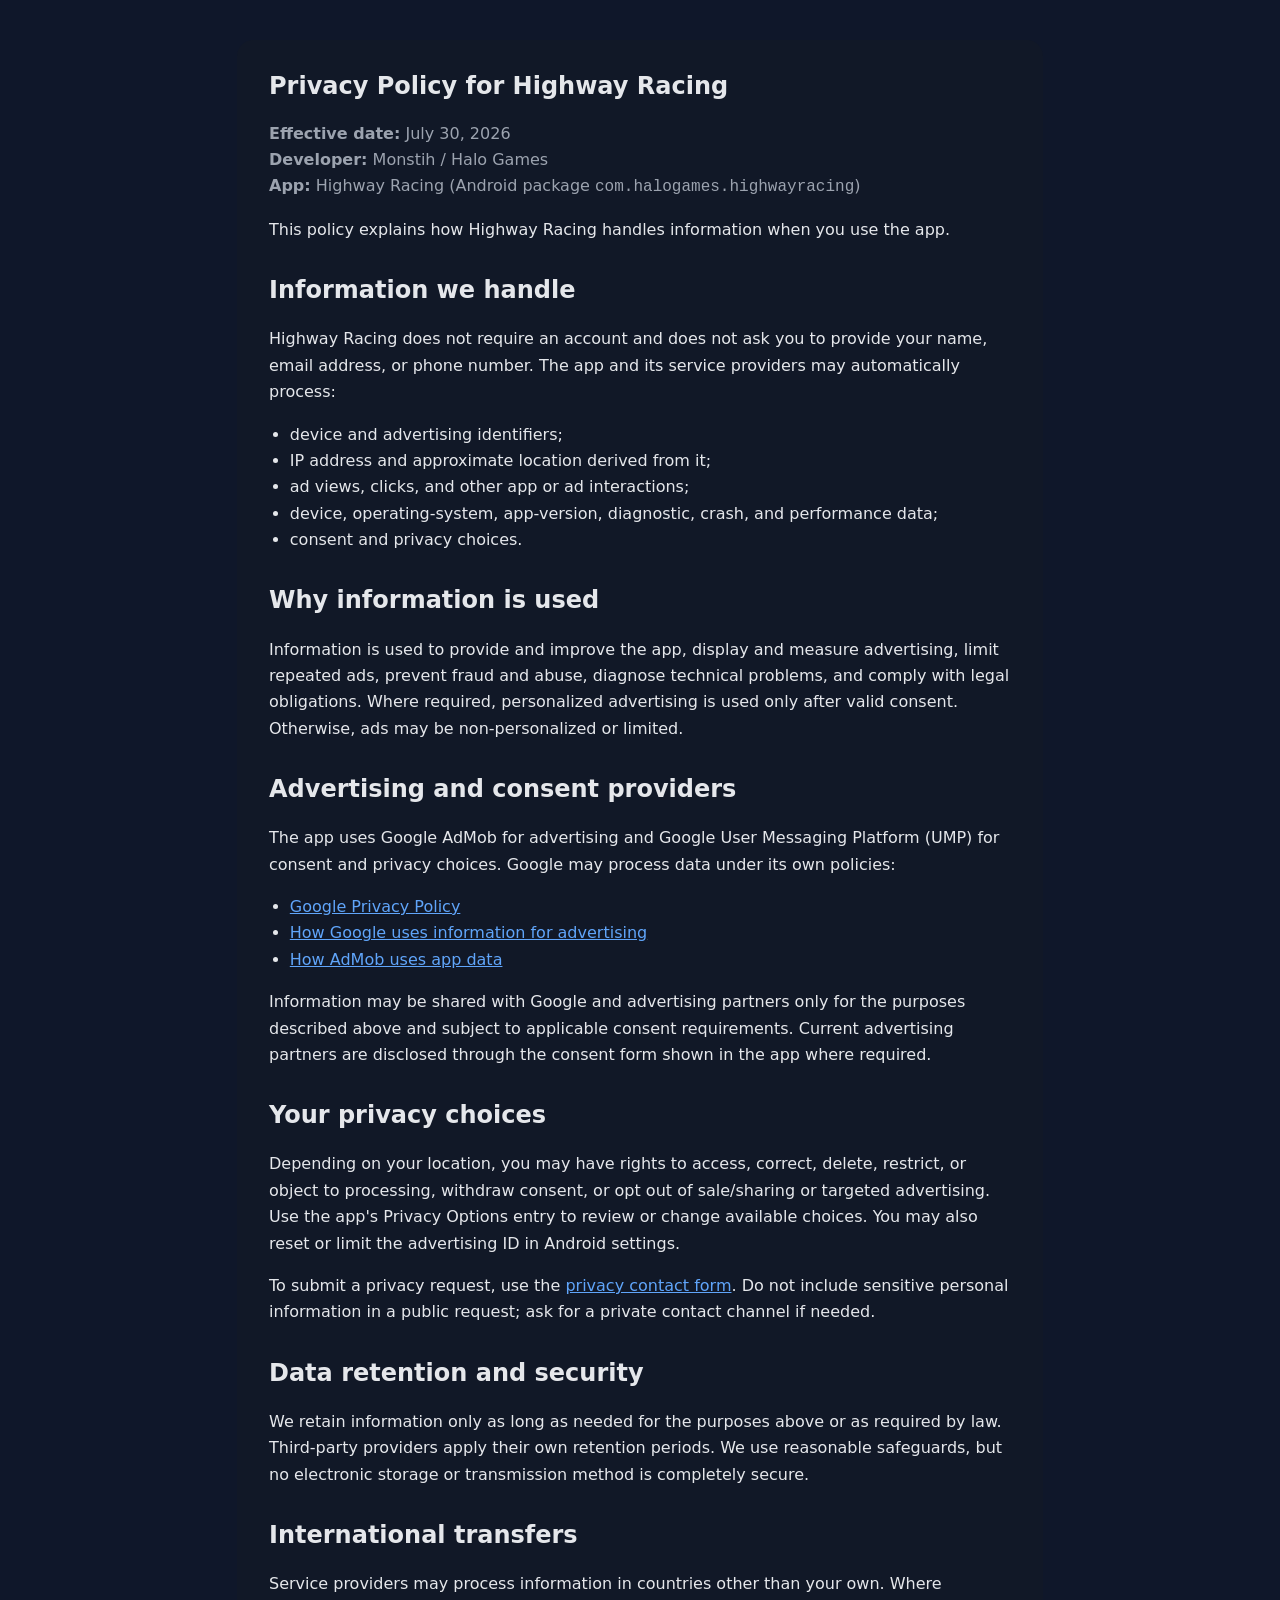
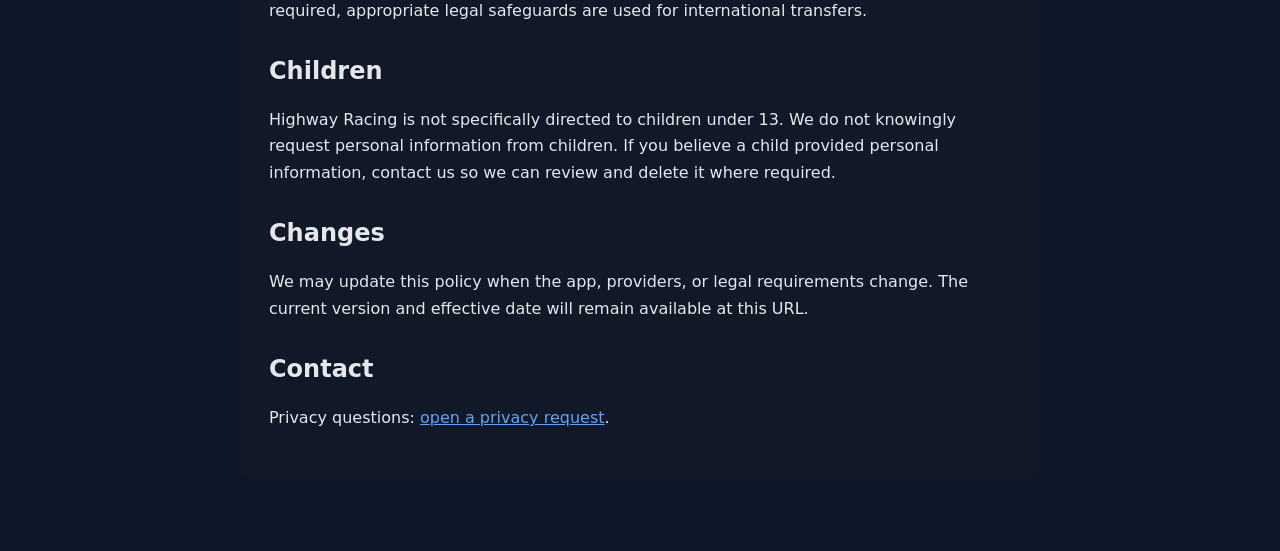
==== index.html @ 72514081 "Add Highway Racing privacy policy" ====
<!doctype html>
<html lang="en">
<head>
  <meta charset="utf-8">
  <meta name="viewport" content="width=device-width,initial-scale=1">
  <meta name="description" content="Privacy Policy for Highway Racing">
  <title>Highway Racing — Privacy Policy</title>
  <style>
    :root{color-scheme:light dark;--bg:#0f172a;--card:#111827;--text:#e5e7eb;--muted:#9ca3af;--link:#60a5fa}
    *{box-sizing:border-box}body{margin:0;font:16px/1.65 system-ui,-apple-system,Segoe UI,Roboto,sans-serif;background:var(--bg);color:var(--text)}
    main{max-width:850px;margin:auto;padding:40px 22px 72px}article{background:var(--card);padding:32px;border-radius:16px}
    h1{line-height:1.2;margin-top:0}h2{margin-top:2rem;line-height:1.3}a{color:var(--link)}.meta{color:var(--muted)}ul{padding-left:1.3rem}
    @media(max-width:600px){main{padding:0}article{border-radius:0;padding:24px 18px}}
  </style>
</head>
<body>
<main><article>
  <h1>Privacy Policy for Highway Racing</h1>
  <p class="meta"><strong>Effective date:</strong> July 30, 2026<br><strong>Developer:</strong> Monstih / Halo Games<br><strong>App:</strong> Highway Racing (Android package <code>com.halogames.highwayracing</code>)</p>

  <p>This policy explains how Highway Racing handles information when you use the app.</p>

  <h2>Information we handle</h2>
  <p>Highway Racing does not require an account and does not ask you to provide your name, email address, or phone number. The app and its service providers may automatically process:</p>
  <ul>
    <li>device and advertising identifiers;</li>
    <li>IP address and approximate location derived from it;</li>
    <li>ad views, clicks, and other app or ad interactions;</li>
    <li>device, operating-system, app-version, diagnostic, crash, and performance data;</li>
    <li>consent and privacy choices.</li>
  </ul>

  <h2>Why information is used</h2>
  <p>Information is used to provide and improve the app, display and measure advertising, limit repeated ads, prevent fraud and abuse, diagnose technical problems, and comply with legal obligations. Where required, personalized advertising is used only after valid consent. Otherwise, ads may be non-personalized or limited.</p>

  <h2>Advertising and consent providers</h2>
  <p>The app uses Google AdMob for advertising and Google User Messaging Platform (UMP) for consent and privacy choices. Google may process data under its own policies:</p>
  <ul>
    <li><a href="https://policies.google.com/privacy">Google Privacy Policy</a></li>
    <li><a href="https://policies.google.com/technologies/ads">How Google uses information for advertising</a></li>
    <li><a href="https://support.google.com/admob/answer/6128543">How AdMob uses app data</a></li>
  </ul>
  <p>Information may be shared with Google and advertising partners only for the purposes described above and subject to applicable consent requirements. Current advertising partners are disclosed through the consent form shown in the app where required.</p>

  <h2>Your privacy choices</h2>
  <p>Depending on your location, you may have rights to access, correct, delete, restrict, or object to processing, withdraw consent, or opt out of sale/sharing or targeted advertising. Use the app's Privacy Options entry to review or change available choices. You may also reset or limit the advertising ID in Android settings.</p>
  <p>To submit a privacy request, use the <a href="https://github.com/Monstih/highway-racing-privacy/issues/new">privacy contact form</a>. Do not include sensitive personal information in a public request; ask for a private contact channel if needed.</p>

  <h2>Data retention and security</h2>
  <p>We retain information only as long as needed for the purposes above or as required by law. Third-party providers apply their own retention periods. We use reasonable safeguards, but no electronic storage or transmission method is completely secure.</p>

  <h2>International transfers</h2>
  <p>Service providers may process information in countries other than your own. Where required, appropriate legal safeguards are used for international transfers.</p>

  <h2>Children</h2>
  <p>Highway Racing is not specifically directed to children under 13. We do not knowingly request personal information from children. If you believe a child provided personal information, contact us so we can review and delete it where required.</p>

  <h2>Changes</h2>
  <p>We may update this policy when the app, providers, or legal requirements change. The current version and effective date will remain available at this URL.</p>

  <h2>Contact</h2>
  <p>Privacy questions: <a href="https://github.com/Monstih/highway-racing-privacy/issues/new">open a privacy request</a>.</p>
</article></main>
</body>
</html>
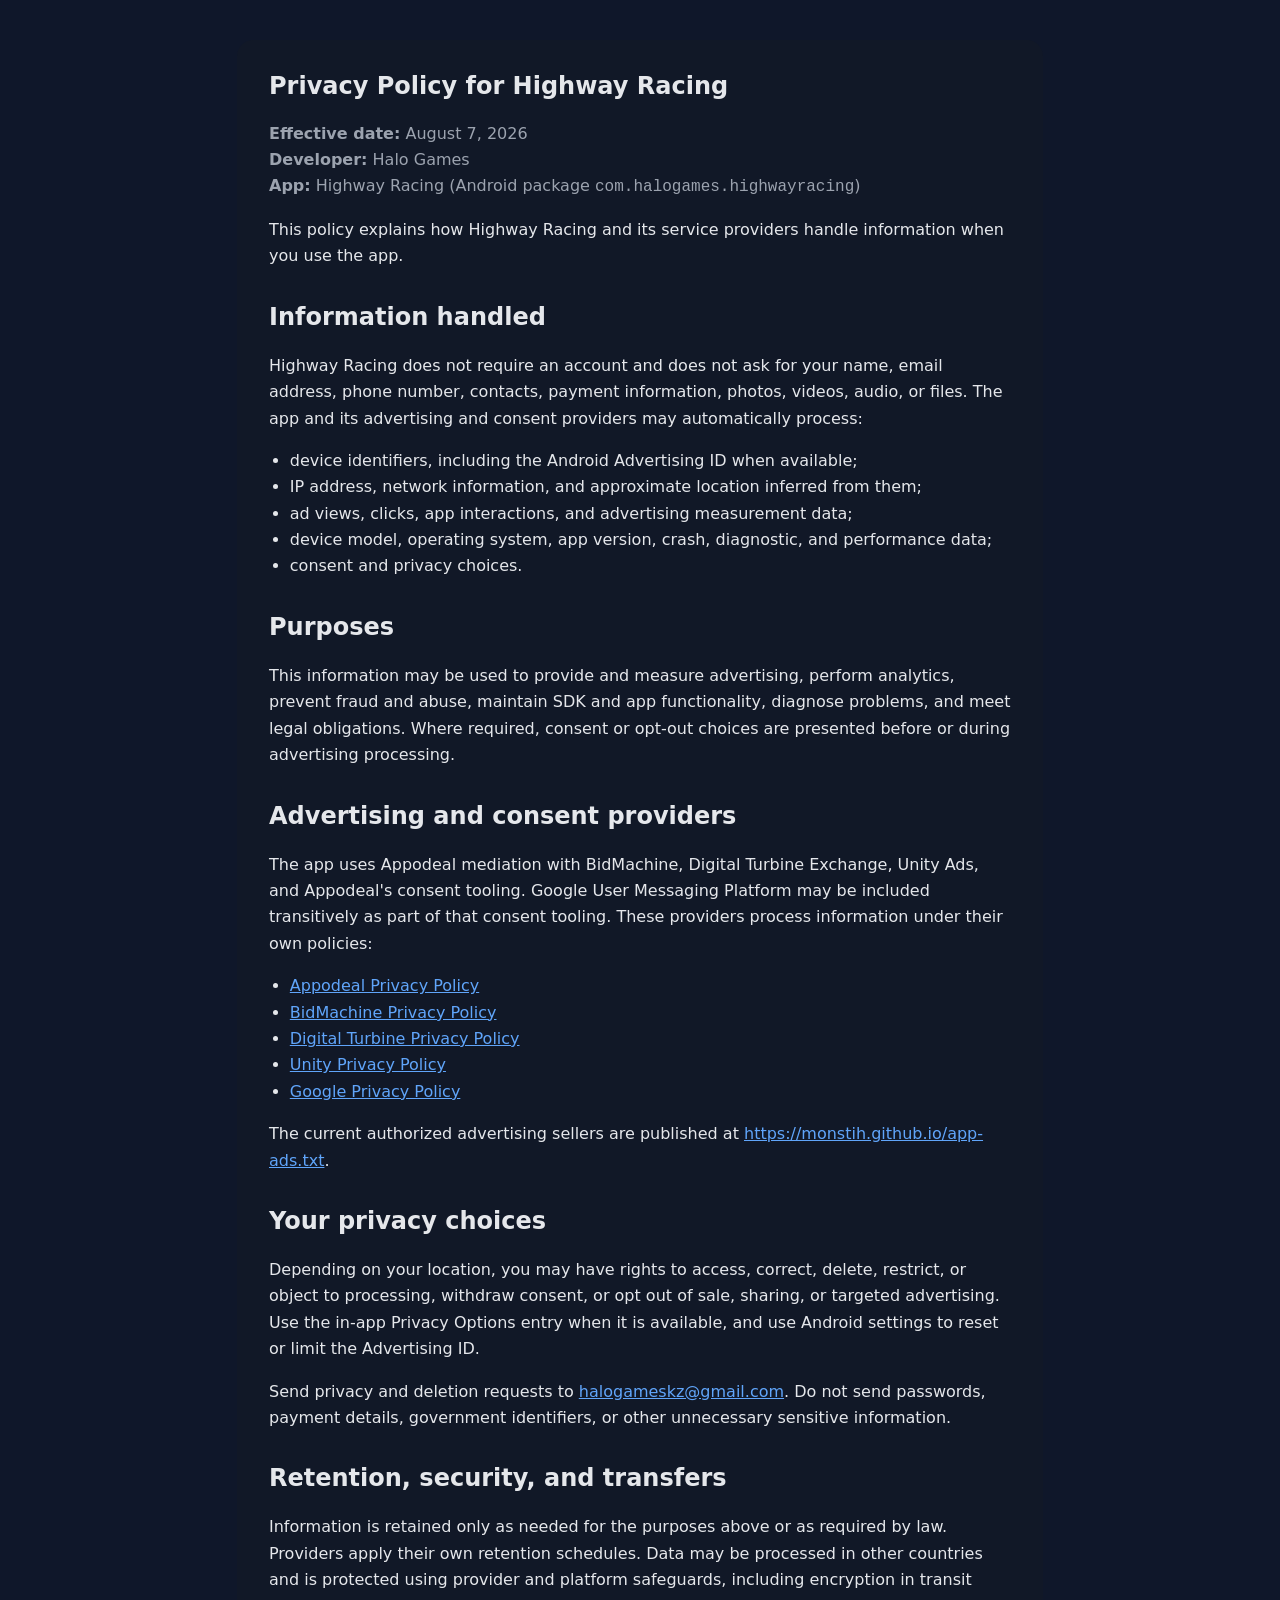
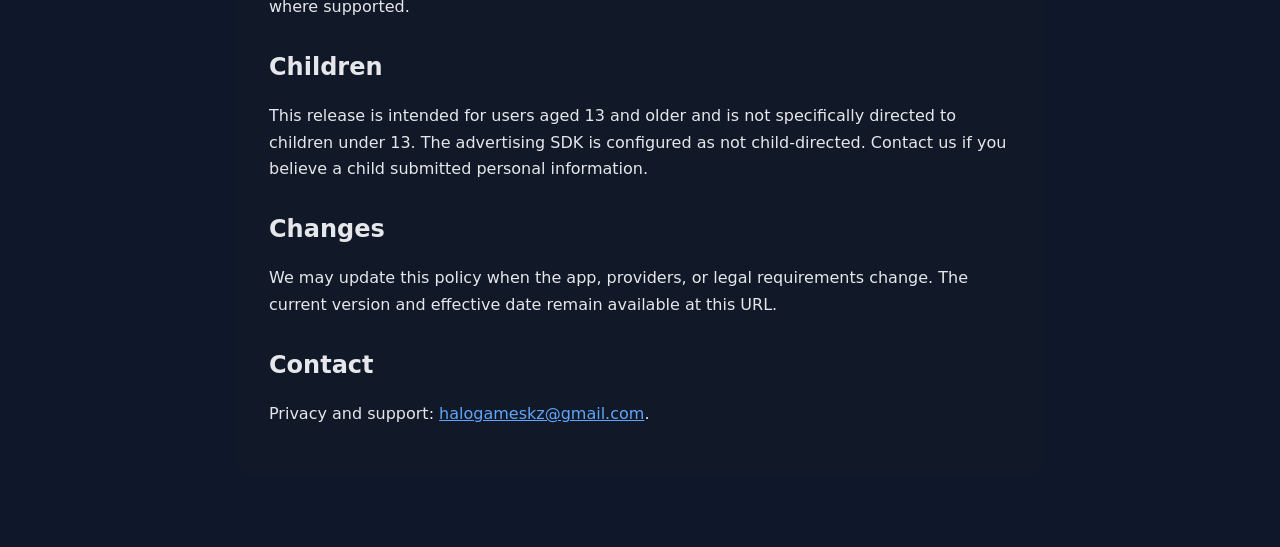
==== commit a75e550b: "docs: update Highway Racing privacy policy" ====
--- a/index.html
+++ b/index.html
@@ -16,50 +16,48 @@
 <body>
 <main><article>
   <h1>Privacy Policy for Highway Racing</h1>
-  <p class="meta"><strong>Effective date:</strong> July 30, 2026<br><strong>Developer:</strong> Monstih / Halo Games<br><strong>App:</strong> Highway Racing (Android package <code>com.halogames.highwayracing</code>)</p>
+  <p class="meta"><strong>Effective date:</strong> August 7, 2026<br><strong>Developer:</strong> Halo Games<br><strong>App:</strong> Highway Racing (Android package <code>com.halogames.highwayracing</code>)</p>
+  <p>This policy explains how Highway Racing and its service providers handle information when you use the app.</p>
 
-  <p>This policy explains how Highway Racing handles information when you use the app.</p>
-
-  <h2>Information we handle</h2>
-  <p>Highway Racing does not require an account and does not ask you to provide your name, email address, or phone number. The app and its service providers may automatically process:</p>
+  <h2>Information handled</h2>
+  <p>Highway Racing does not require an account and does not ask for your name, email address, phone number, contacts, payment information, photos, videos, audio, or files. The app and its advertising and consent providers may automatically process:</p>
   <ul>
-    <li>device and advertising identifiers;</li>
-    <li>IP address and approximate location derived from it;</li>
-    <li>ad views, clicks, and other app or ad interactions;</li>
-    <li>device, operating-system, app-version, diagnostic, crash, and performance data;</li>
+    <li>device identifiers, including the Android Advertising ID when available;</li>
+    <li>IP address, network information, and approximate location inferred from them;</li>
+    <li>ad views, clicks, app interactions, and advertising measurement data;</li>
+    <li>device model, operating system, app version, crash, diagnostic, and performance data;</li>
     <li>consent and privacy choices.</li>
   </ul>
 
-  <h2>Why information is used</h2>
-  <p>Information is used to provide and improve the app, display and measure advertising, limit repeated ads, prevent fraud and abuse, diagnose technical problems, and comply with legal obligations. Where required, personalized advertising is used only after valid consent. Otherwise, ads may be non-personalized or limited.</p>
+  <h2>Purposes</h2>
+  <p>This information may be used to provide and measure advertising, perform analytics, prevent fraud and abuse, maintain SDK and app functionality, diagnose problems, and meet legal obligations. Where required, consent or opt-out choices are presented before or during advertising processing.</p>
 
   <h2>Advertising and consent providers</h2>
-  <p>The app uses Google AdMob for advertising and Google User Messaging Platform (UMP) for consent and privacy choices. Google may process data under its own policies:</p>
+  <p>The app uses Appodeal mediation with BidMachine, Digital Turbine Exchange, Unity Ads, and Appodeal's consent tooling. Google User Messaging Platform may be included transitively as part of that consent tooling. These providers process information under their own policies:</p>
   <ul>
+    <li><a href="https://appodeal.com/privacy-policy/">Appodeal Privacy Policy</a></li>
+    <li><a href="https://www.bidmachine.com/privacy-policy">BidMachine Privacy Policy</a></li>
+    <li><a href="https://www.digitalturbine.com/legal/privacy-policy">Digital Turbine Privacy Policy</a></li>
+    <li><a href="https://unity.com/legal/privacy-policy">Unity Privacy Policy</a></li>
     <li><a href="https://policies.google.com/privacy">Google Privacy Policy</a></li>
-    <li><a href="https://policies.google.com/technologies/ads">How Google uses information for advertising</a></li>
-    <li><a href="https://support.google.com/admob/answer/6128543">How AdMob uses app data</a></li>
   </ul>
-  <p>Information may be shared with Google and advertising partners only for the purposes described above and subject to applicable consent requirements. Current advertising partners are disclosed through the consent form shown in the app where required.</p>
+  <p>The current authorized advertising sellers are published at <a href="https://monstih.github.io/app-ads.txt">https://monstih.github.io/app-ads.txt</a>.</p>
 
   <h2>Your privacy choices</h2>
-  <p>Depending on your location, you may have rights to access, correct, delete, restrict, or object to processing, withdraw consent, or opt out of sale/sharing or targeted advertising. Use the app's Privacy Options entry to review or change available choices. You may also reset or limit the advertising ID in Android settings.</p>
-  <p>To submit a privacy request, use the <a href="https://github.com/Monstih/highway-racing-privacy/issues/new">privacy contact form</a>. Do not include sensitive personal information in a public request; ask for a private contact channel if needed.</p>
+  <p>Depending on your location, you may have rights to access, correct, delete, restrict, or object to processing, withdraw consent, or opt out of sale, sharing, or targeted advertising. Use the in-app Privacy Options entry when it is available, and use Android settings to reset or limit the Advertising ID.</p>
+  <p>Send privacy and deletion requests to <a href="mailto:halogameskz@gmail.com">halogameskz@gmail.com</a>. Do not send passwords, payment details, government identifiers, or other unnecessary sensitive information.</p>
 
-  <h2>Data retention and security</h2>
-  <p>We retain information only as long as needed for the purposes above or as required by law. Third-party providers apply their own retention periods. We use reasonable safeguards, but no electronic storage or transmission method is completely secure.</p>
-
-  <h2>International transfers</h2>
-  <p>Service providers may process information in countries other than your own. Where required, appropriate legal safeguards are used for international transfers.</p>
+  <h2>Retention, security, and transfers</h2>
+  <p>Information is retained only as needed for the purposes above or as required by law. Providers apply their own retention schedules. Data may be processed in other countries and is protected using provider and platform safeguards, including encryption in transit where supported.</p>
 
   <h2>Children</h2>
-  <p>Highway Racing is not specifically directed to children under 13. We do not knowingly request personal information from children. If you believe a child provided personal information, contact us so we can review and delete it where required.</p>
+  <p>This release is intended for users aged 13 and older and is not specifically directed to children under 13. The advertising SDK is configured as not child-directed. Contact us if you believe a child submitted personal information.</p>
 
   <h2>Changes</h2>
-  <p>We may update this policy when the app, providers, or legal requirements change. The current version and effective date will remain available at this URL.</p>
+  <p>We may update this policy when the app, providers, or legal requirements change. The current version and effective date remain available at this URL.</p>
 
   <h2>Contact</h2>
-  <p>Privacy questions: <a href="https://github.com/Monstih/highway-racing-privacy/issues/new">open a privacy request</a>.</p>
+  <p>Privacy and support: <a href="mailto:halogameskz@gmail.com">halogameskz@gmail.com</a>.</p>
 </article></main>
 </body>
-</html>+</html>
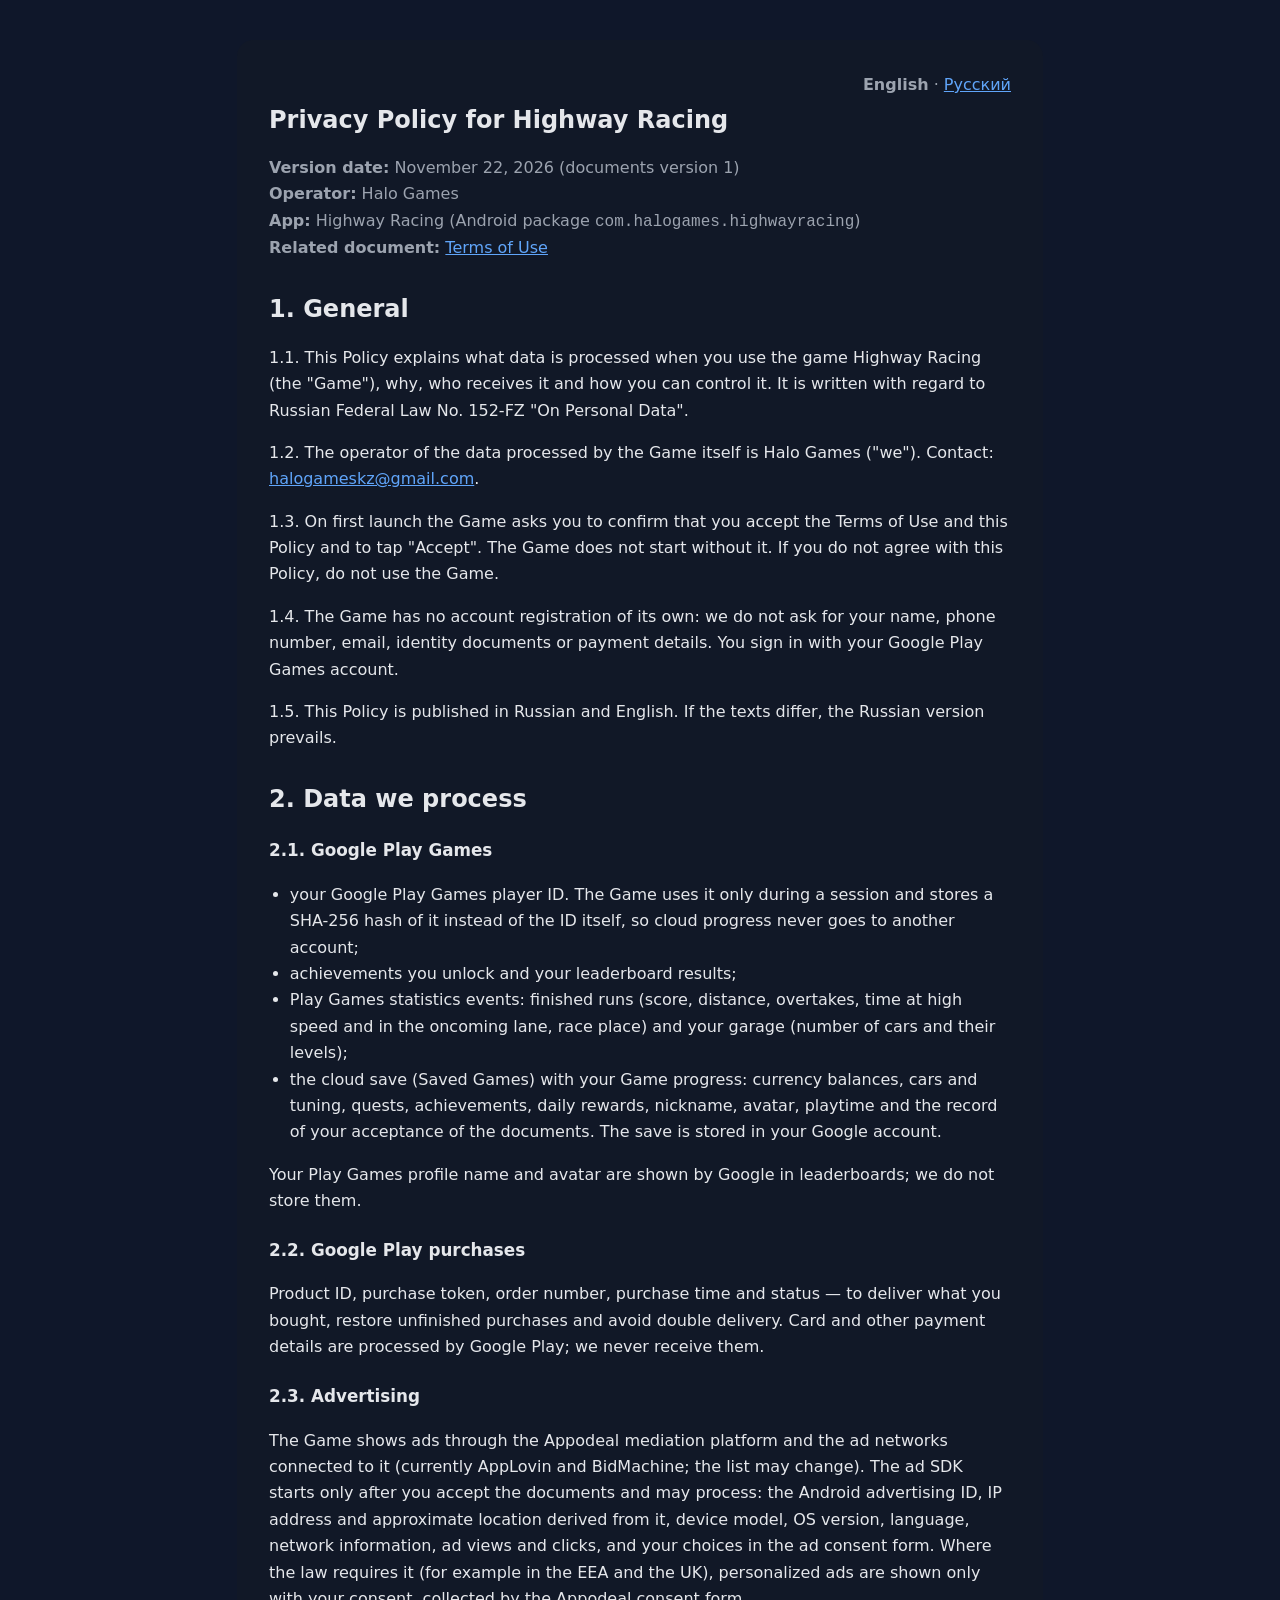
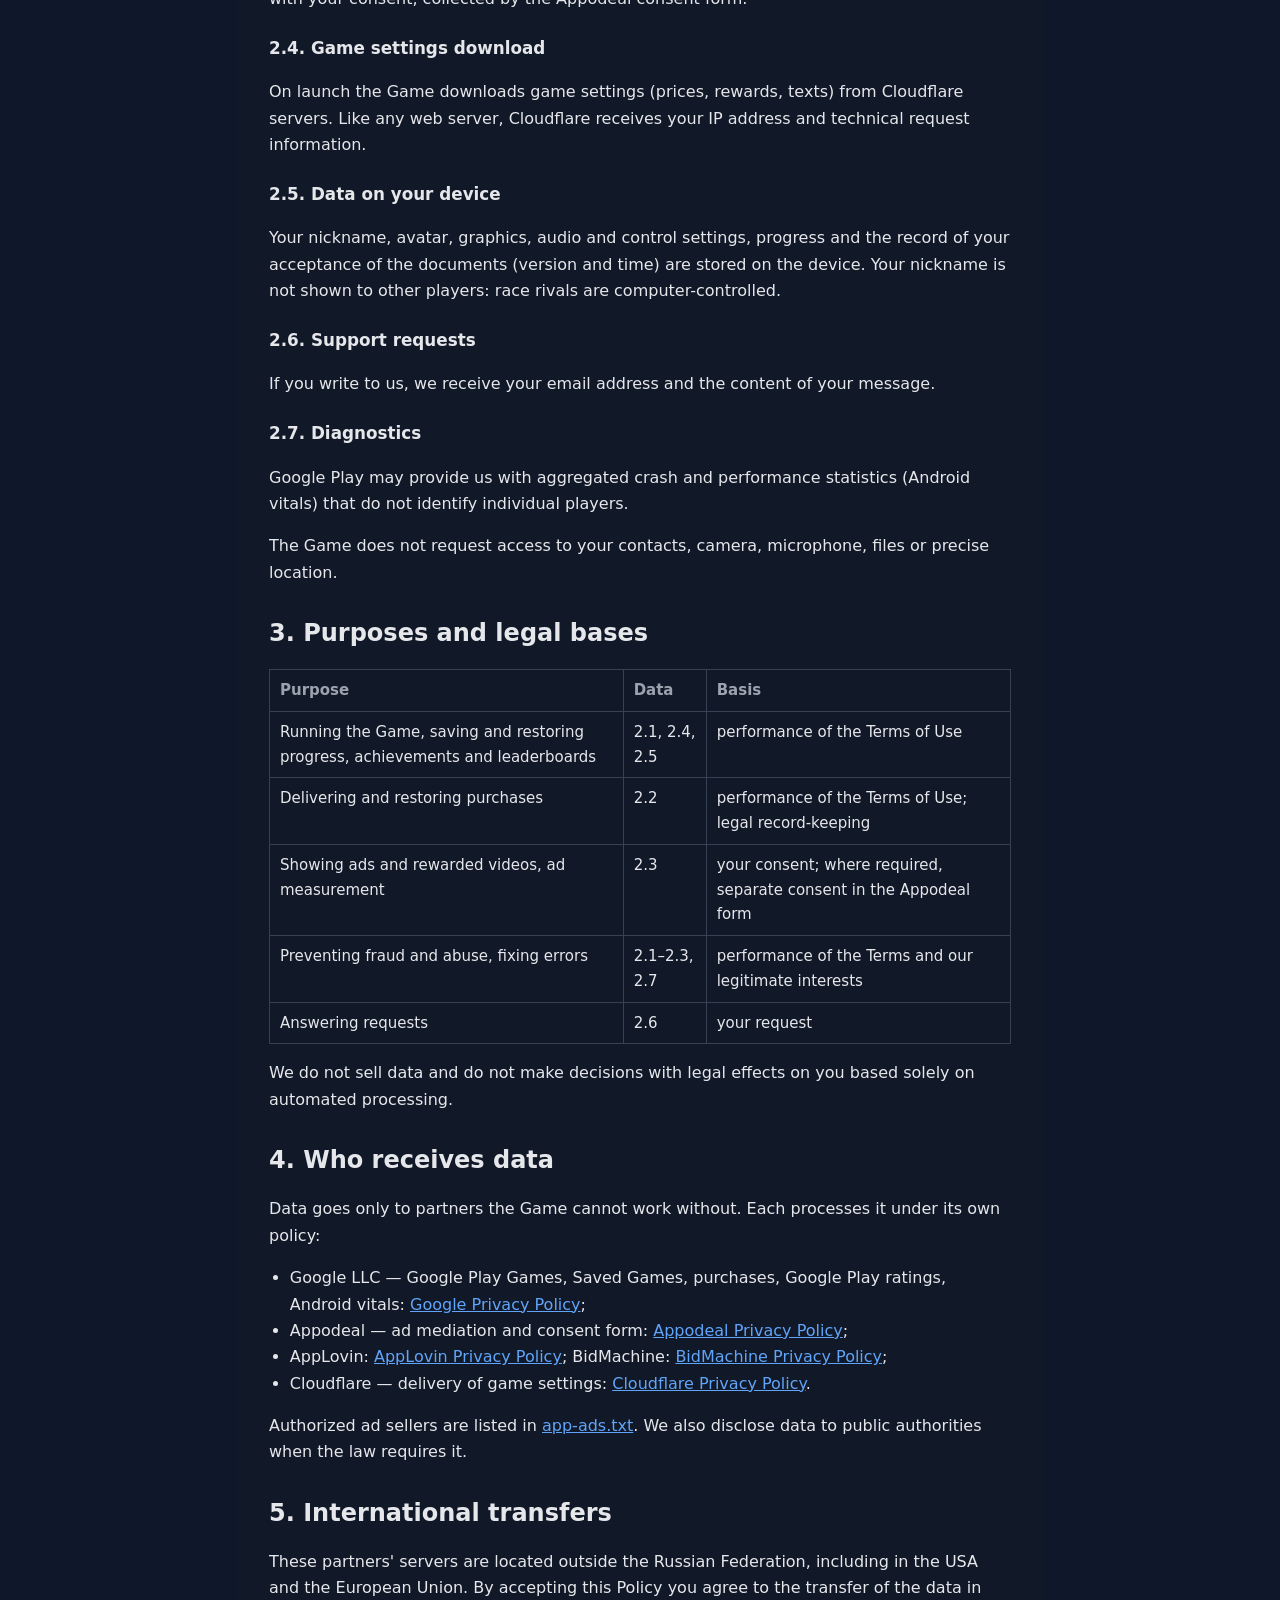
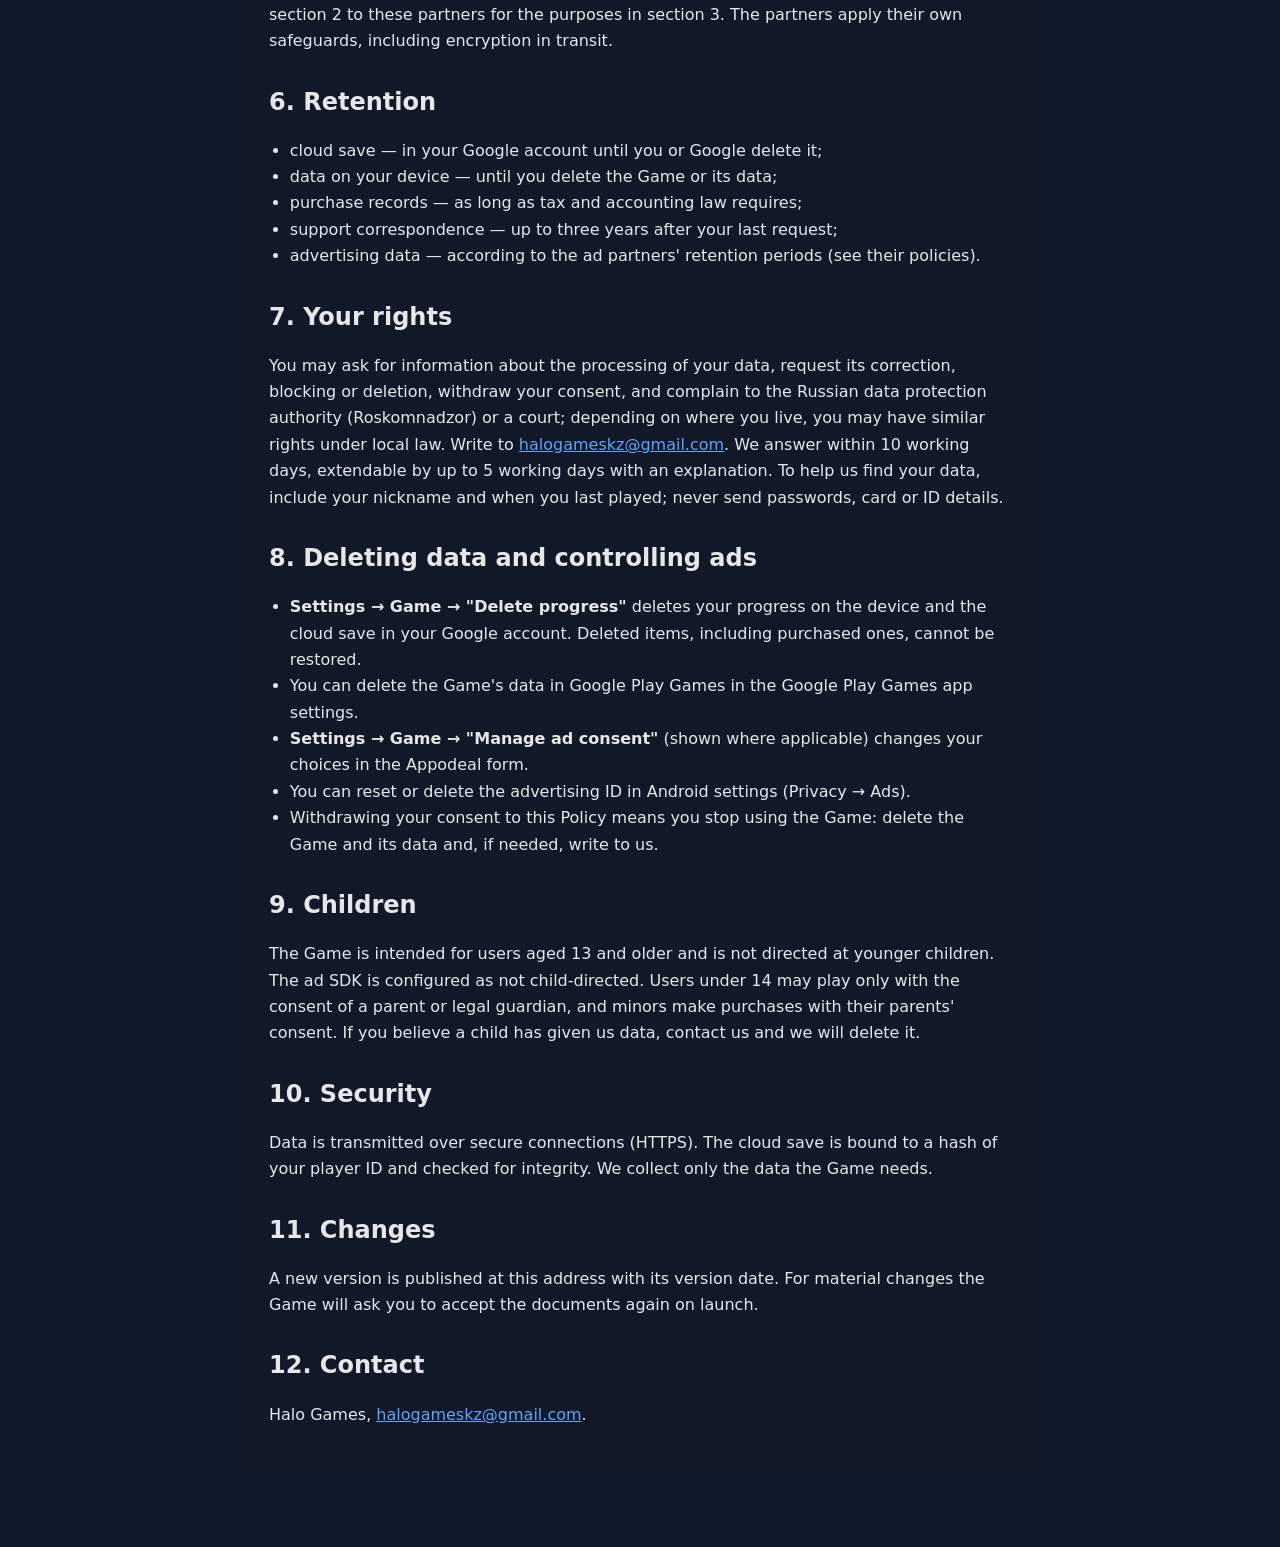
==== commit 432eda78: "Политика конфиденциальности обновлена и переведена на русский, добавлено Пользовательское соглашение" ====
--- a/index.html
+++ b/index.html
@@ -5,59 +5,102 @@
   <meta name="viewport" content="width=device-width,initial-scale=1">
   <meta name="description" content="Privacy Policy for Highway Racing">
   <title>Highway Racing — Privacy Policy</title>
-  <style>
-    :root{color-scheme:light dark;--bg:#0f172a;--card:#111827;--text:#e5e7eb;--muted:#9ca3af;--link:#60a5fa}
-    *{box-sizing:border-box}body{margin:0;font:16px/1.65 system-ui,-apple-system,Segoe UI,Roboto,sans-serif;background:var(--bg);color:var(--text)}
-    main{max-width:850px;margin:auto;padding:40px 22px 72px}article{background:var(--card);padding:32px;border-radius:16px}
-    h1{line-height:1.2;margin-top:0}h2{margin-top:2rem;line-height:1.3}a{color:var(--link)}.meta{color:var(--muted)}ul{padding-left:1.3rem}
-    @media(max-width:600px){main{padding:0}article{border-radius:0;padding:24px 18px}}
-  </style>
+  <link rel="alternate" hreflang="en" href="https://monstih.github.io/highway-racing-privacy/">
+  <link rel="alternate" hreflang="ru" href="https://monstih.github.io/highway-racing-privacy/ru/">
+  <link rel="stylesheet" href="legal.css">
 </head>
 <body>
 <main><article>
+  <nav class="lang"><strong>English</strong> · <a href="ru/">Русский</a></nav>
   <h1>Privacy Policy for Highway Racing</h1>
-  <p class="meta"><strong>Effective date:</strong> August 7, 2026<br><strong>Developer:</strong> Halo Games<br><strong>App:</strong> Highway Racing (Android package <code>com.halogames.highwayracing</code>)</p>
-  <p>This policy explains how Highway Racing and its service providers handle information when you use the app.</p>
+  <p class="meta"><strong>Version date:</strong> November 22, 2026 (documents version 1)<br><strong>Operator:</strong> Halo Games<br><strong>App:</strong> Highway Racing (Android package <code>com.halogames.highwayracing</code>)<br><strong>Related document:</strong> <a href="terms.html">Terms of Use</a></p>
 
-  <h2>Information handled</h2>
-  <p>Highway Racing does not require an account and does not ask for your name, email address, phone number, contacts, payment information, photos, videos, audio, or files. The app and its advertising and consent providers may automatically process:</p>
+  <h2>1. General</h2>
+  <p>1.1. This Policy explains what data is processed when you use the game Highway Racing (the "Game"), why, who receives it and how you can control it. It is written with regard to Russian Federal Law No. 152-FZ "On Personal Data".</p>
+  <p>1.2. The operator of the data processed by the Game itself is Halo Games ("we"). Contact: <a href="mailto:halogameskz@gmail.com">halogameskz@gmail.com</a>.</p>
+  <p>1.3. On first launch the Game asks you to confirm that you accept the Terms of Use and this Policy and to tap "Accept". The Game does not start without it. If you do not agree with this Policy, do not use the Game.</p>
+  <p>1.4. The Game has no account registration of its own: we do not ask for your name, phone number, email, identity documents or payment details. You sign in with your Google Play Games account.</p>
+  <p>1.5. This Policy is published in Russian and English. If the texts differ, the Russian version prevails.</p>
+
+  <h2>2. Data we process</h2>
+  <h3>2.1. Google Play Games</h3>
   <ul>
-    <li>device identifiers, including the Android Advertising ID when available;</li>
-    <li>IP address, network information, and approximate location inferred from them;</li>
-    <li>ad views, clicks, app interactions, and advertising measurement data;</li>
-    <li>device model, operating system, app version, crash, diagnostic, and performance data;</li>
-    <li>consent and privacy choices.</li>
+    <li>your Google Play Games player ID. The Game uses it only during a session and stores a SHA-256 hash of it instead of the ID itself, so cloud progress never goes to another account;</li>
+    <li>achievements you unlock and your leaderboard results;</li>
+    <li>Play Games statistics events: finished runs (score, distance, overtakes, time at high speed and in the oncoming lane, race place) and your garage (number of cars and their levels);</li>
+    <li>the cloud save (Saved Games) with your Game progress: currency balances, cars and tuning, quests, achievements, daily rewards, nickname, avatar, playtime and the record of your acceptance of the documents. The save is stored in your Google account.</li>
+  </ul>
+  <p>Your Play Games profile name and avatar are shown by Google in leaderboards; we do not store them.</p>
+  <h3>2.2. Google Play purchases</h3>
+  <p>Product ID, purchase token, order number, purchase time and status — to deliver what you bought, restore unfinished purchases and avoid double delivery. Card and other payment details are processed by Google Play; we never receive them.</p>
+  <h3>2.3. Advertising</h3>
+  <p>The Game shows ads through the Appodeal mediation platform and the ad networks connected to it (currently AppLovin and BidMachine; the list may change). The ad SDK starts only after you accept the documents and may process: the Android advertising ID, IP address and approximate location derived from it, device model, OS version, language, network information, ad views and clicks, and your choices in the ad consent form. Where the law requires it (for example in the EEA and the UK), personalized ads are shown only with your consent, collected by the Appodeal consent form.</p>
+  <h3>2.4. Game settings download</h3>
+  <p>On launch the Game downloads game settings (prices, rewards, texts) from Cloudflare servers. Like any web server, Cloudflare receives your IP address and technical request information.</p>
+  <h3>2.5. Data on your device</h3>
+  <p>Your nickname, avatar, graphics, audio and control settings, progress and the record of your acceptance of the documents (version and time) are stored on the device. Your nickname is not shown to other players: race rivals are computer-controlled.</p>
+  <h3>2.6. Support requests</h3>
+  <p>If you write to us, we receive your email address and the content of your message.</p>
+  <h3>2.7. Diagnostics</h3>
+  <p>Google Play may provide us with aggregated crash and performance statistics (Android vitals) that do not identify individual players.</p>
+  <p>The Game does not request access to your contacts, camera, microphone, files or precise location.</p>
+
+  <h2>3. Purposes and legal bases</h2>
+  <table>
+    <tr><th>Purpose</th><th>Data</th><th>Basis</th></tr>
+    <tr><td>Running the Game, saving and restoring progress, achievements and leaderboards</td><td>2.1, 2.4, 2.5</td><td>performance of the Terms of Use</td></tr>
+    <tr><td>Delivering and restoring purchases</td><td>2.2</td><td>performance of the Terms of Use; legal record-keeping</td></tr>
+    <tr><td>Showing ads and rewarded videos, ad measurement</td><td>2.3</td><td>your consent; where required, separate consent in the Appodeal form</td></tr>
+    <tr><td>Preventing fraud and abuse, fixing errors</td><td>2.1–2.3, 2.7</td><td>performance of the Terms and our legitimate interests</td></tr>
+    <tr><td>Answering requests</td><td>2.6</td><td>your request</td></tr>
+  </table>
+  <p>We do not sell data and do not make decisions with legal effects on you based solely on automated processing.</p>
+
+  <h2>4. Who receives data</h2>
+  <p>Data goes only to partners the Game cannot work without. Each processes it under its own policy:</p>
+  <ul>
+    <li>Google LLC — Google Play Games, Saved Games, purchases, Google Play ratings, Android vitals: <a href="https://policies.google.com/privacy">Google Privacy Policy</a>;</li>
+    <li>Appodeal — ad mediation and consent form: <a href="https://appodeal.com/privacy-policy/">Appodeal Privacy Policy</a>;</li>
+    <li>AppLovin: <a href="https://legal.applovin.com/privacy/">AppLovin Privacy Policy</a>; BidMachine: <a href="https://www.bidmachine.com/privacy-policy">BidMachine Privacy Policy</a>;</li>
+    <li>Cloudflare — delivery of game settings: <a href="https://www.cloudflare.com/privacypolicy/">Cloudflare Privacy Policy</a>.</li>
+  </ul>
+  <p>Authorized ad sellers are listed in <a href="https://monstih.github.io/app-ads.txt">app-ads.txt</a>. We also disclose data to public authorities when the law requires it.</p>
+
+  <h2>5. International transfers</h2>
+  <p>These partners' servers are located outside the Russian Federation, including in the USA and the European Union. By accepting this Policy you agree to the transfer of the data in section 2 to these partners for the purposes in section 3. The partners apply their own safeguards, including encryption in transit.</p>
+
+  <h2>6. Retention</h2>
+  <ul>
+    <li>cloud save — in your Google account until you or Google delete it;</li>
+    <li>data on your device — until you delete the Game or its data;</li>
+    <li>purchase records — as long as tax and accounting law requires;</li>
+    <li>support correspondence — up to three years after your last request;</li>
+    <li>advertising data — according to the ad partners' retention periods (see their policies).</li>
   </ul>
 
-  <h2>Purposes</h2>
-  <p>This information may be used to provide and measure advertising, perform analytics, prevent fraud and abuse, maintain SDK and app functionality, diagnose problems, and meet legal obligations. Where required, consent or opt-out choices are presented before or during advertising processing.</p>
+  <h2>7. Your rights</h2>
+  <p>You may ask for information about the processing of your data, request its correction, blocking or deletion, withdraw your consent, and complain to the Russian data protection authority (Roskomnadzor) or a court; depending on where you live, you may have similar rights under local law. Write to <a href="mailto:halogameskz@gmail.com">halogameskz@gmail.com</a>. We answer within 10 working days, extendable by up to 5 working days with an explanation. To help us find your data, include your nickname and when you last played; never send passwords, card or ID details.</p>
 
-  <h2>Advertising and consent providers</h2>
-  <p>The app uses Appodeal mediation with BidMachine, Digital Turbine Exchange, Unity Ads, and Appodeal's consent tooling. Google User Messaging Platform may be included transitively as part of that consent tooling. These providers process information under their own policies:</p>
+  <h2>8. Deleting data and controlling ads</h2>
   <ul>
-    <li><a href="https://appodeal.com/privacy-policy/">Appodeal Privacy Policy</a></li>
-    <li><a href="https://www.bidmachine.com/privacy-policy">BidMachine Privacy Policy</a></li>
-    <li><a href="https://www.digitalturbine.com/legal/privacy-policy">Digital Turbine Privacy Policy</a></li>
-    <li><a href="https://unity.com/legal/privacy-policy">Unity Privacy Policy</a></li>
-    <li><a href="https://policies.google.com/privacy">Google Privacy Policy</a></li>
+    <li><strong>Settings → Game → "Delete progress"</strong> deletes your progress on the device and the cloud save in your Google account. Deleted items, including purchased ones, cannot be restored.</li>
+    <li>You can delete the Game's data in Google Play Games in the Google Play Games app settings.</li>
+    <li><strong>Settings → Game → "Manage ad consent"</strong> (shown where applicable) changes your choices in the Appodeal form.</li>
+    <li>You can reset or delete the advertising ID in Android settings (Privacy → Ads).</li>
+    <li>Withdrawing your consent to this Policy means you stop using the Game: delete the Game and its data and, if needed, write to us.</li>
   </ul>
-  <p>The current authorized advertising sellers are published at <a href="https://monstih.github.io/app-ads.txt">https://monstih.github.io/app-ads.txt</a>.</p>
 
-  <h2>Your privacy choices</h2>
-  <p>Depending on your location, you may have rights to access, correct, delete, restrict, or object to processing, withdraw consent, or opt out of sale, sharing, or targeted advertising. Use the in-app Privacy Options entry when it is available, and use Android settings to reset or limit the Advertising ID.</p>
-  <p>Send privacy and deletion requests to <a href="mailto:halogameskz@gmail.com">halogameskz@gmail.com</a>. Do not send passwords, payment details, government identifiers, or other unnecessary sensitive information.</p>
+  <h2>9. Children</h2>
+  <p>The Game is intended for users aged 13 and older and is not directed at younger children. The ad SDK is configured as not child-directed. Users under 14 may play only with the consent of a parent or legal guardian, and minors make purchases with their parents' consent. If you believe a child has given us data, contact us and we will delete it.</p>
 
-  <h2>Retention, security, and transfers</h2>
-  <p>Information is retained only as needed for the purposes above or as required by law. Providers apply their own retention schedules. Data may be processed in other countries and is protected using provider and platform safeguards, including encryption in transit where supported.</p>
+  <h2>10. Security</h2>
+  <p>Data is transmitted over secure connections (HTTPS). The cloud save is bound to a hash of your player ID and checked for integrity. We collect only the data the Game needs.</p>
 
-  <h2>Children</h2>
-  <p>This release is intended for users aged 13 and older and is not specifically directed to children under 13. The advertising SDK is configured as not child-directed. Contact us if you believe a child submitted personal information.</p>
+  <h2>11. Changes</h2>
+  <p>A new version is published at this address with its version date. For material changes the Game will ask you to accept the documents again on launch.</p>
 
-  <h2>Changes</h2>
-  <p>We may update this policy when the app, providers, or legal requirements change. The current version and effective date remain available at this URL.</p>
-
-  <h2>Contact</h2>
-  <p>Privacy and support: <a href="mailto:halogameskz@gmail.com">halogameskz@gmail.com</a>.</p>
+  <h2>12. Contact</h2>
+  <p>Halo Games, <a href="mailto:halogameskz@gmail.com">halogameskz@gmail.com</a>.</p>
 </article></main>
 </body>
 </html>
--- a/legal.css
+++ b/legal.css
@@ -0,0 +1,12 @@
+:root{color-scheme:light dark;--bg:#0f172a;--card:#111827;--text:#e5e7eb;--muted:#9ca3af;--link:#60a5fa;--line:#374151}
+*{box-sizing:border-box}
+body{margin:0;font:16px/1.65 system-ui,-apple-system,Segoe UI,Roboto,sans-serif;background:var(--bg);color:var(--text)}
+main{max-width:850px;margin:auto;padding:40px 22px 72px}
+article{background:var(--card);padding:32px;border-radius:16px}
+h1{line-height:1.2;margin-top:0}h2{margin-top:2rem;line-height:1.3}h3{margin-top:1.4rem;font-size:1.05rem}
+a{color:var(--link)}.meta{color:var(--muted)}ul{padding-left:1.3rem}
+nav.lang{text-align:right;color:var(--muted);margin-bottom:8px}
+table{width:100%;border-collapse:collapse;margin:12px 0;font-size:15px}
+th,td{border:1px solid var(--line);padding:8px 10px;text-align:left;vertical-align:top}
+th{color:var(--muted);font-weight:600}
+@media(max-width:600px){main{padding:0}article{border-radius:0;padding:24px 18px}table{font-size:14px}}
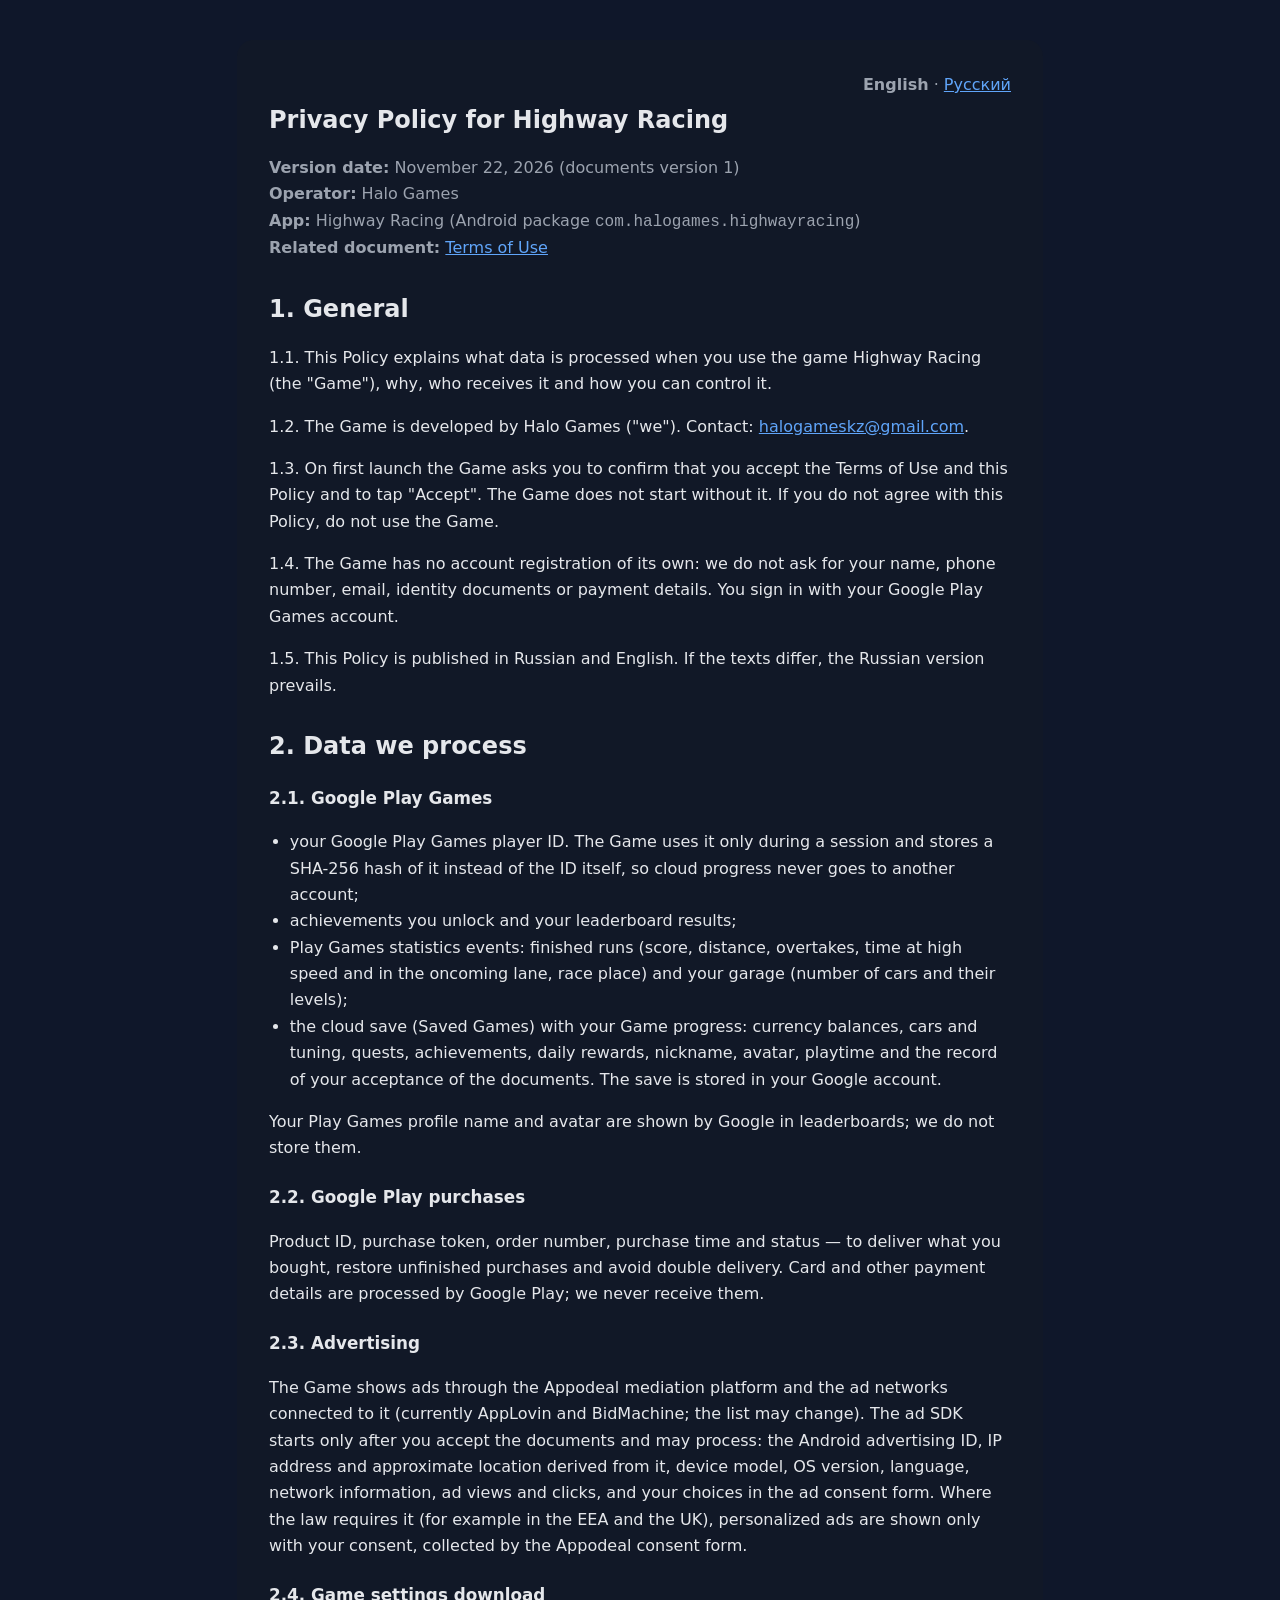
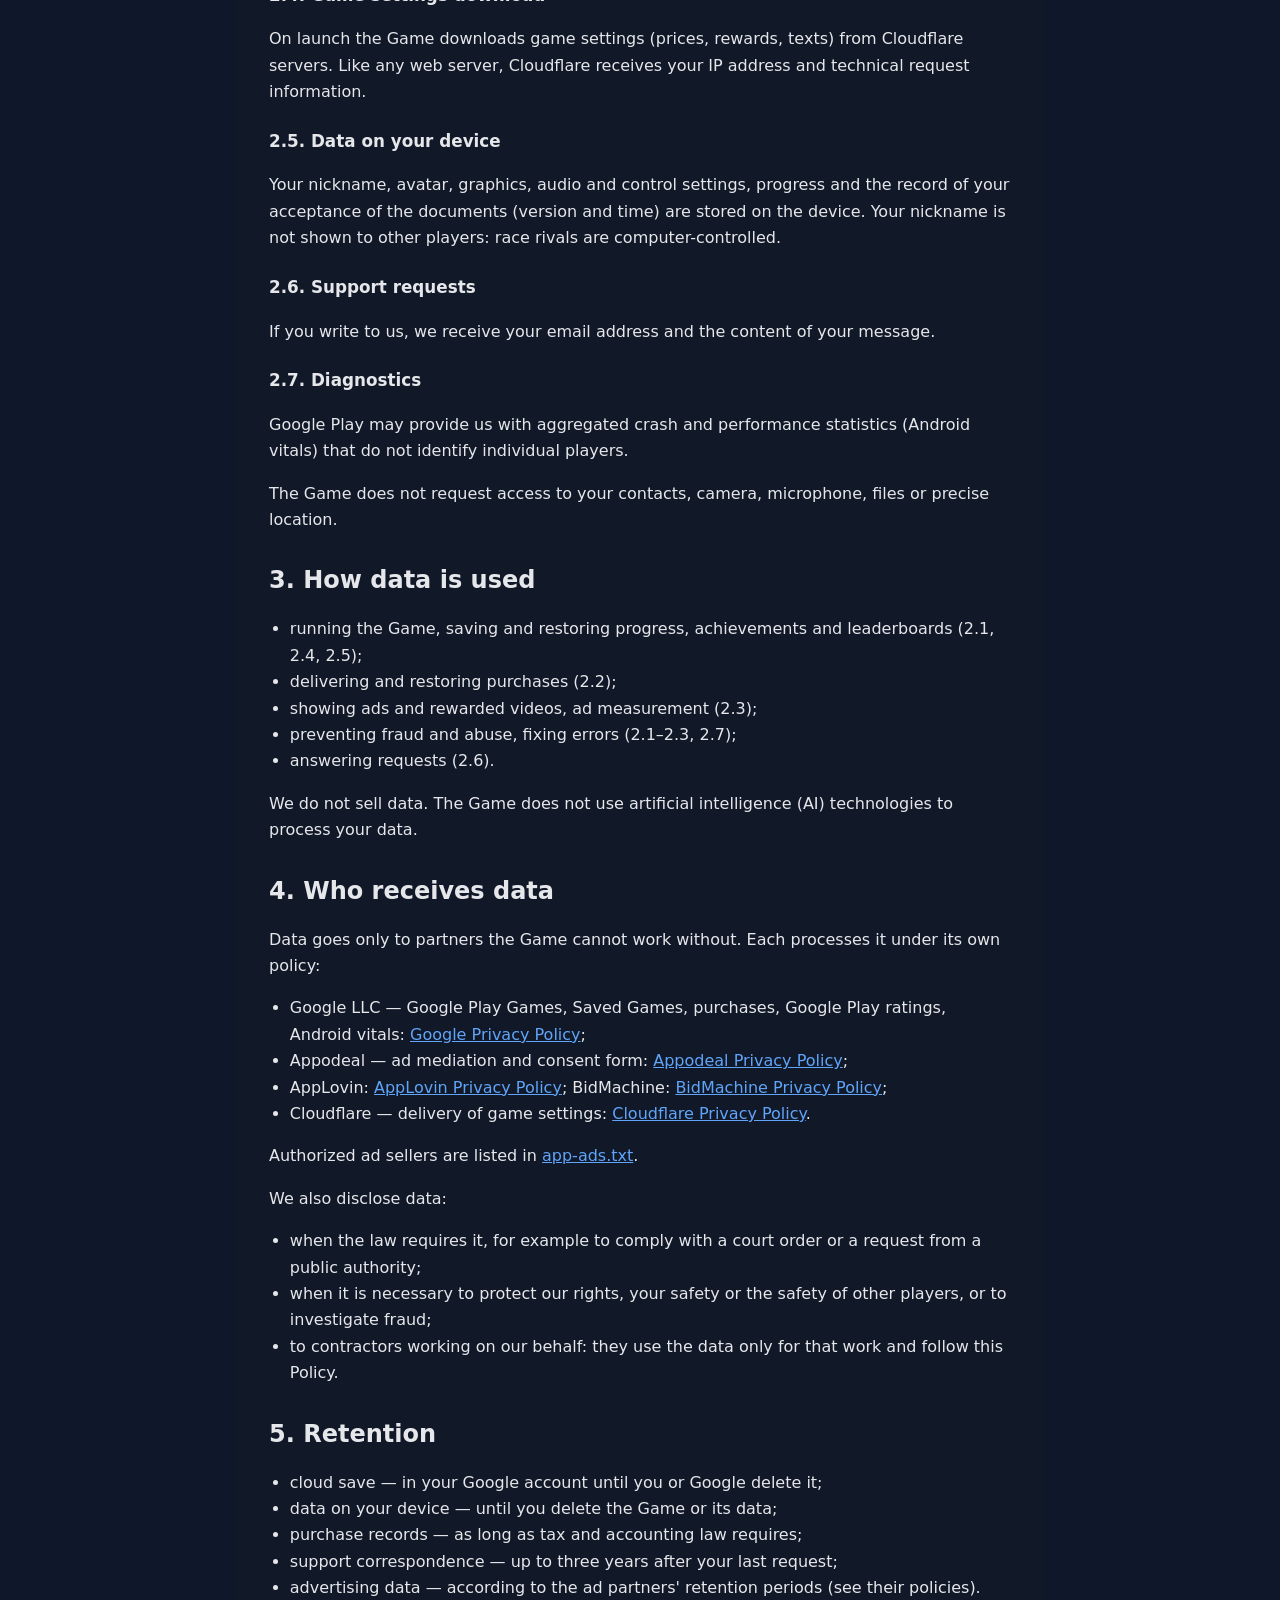
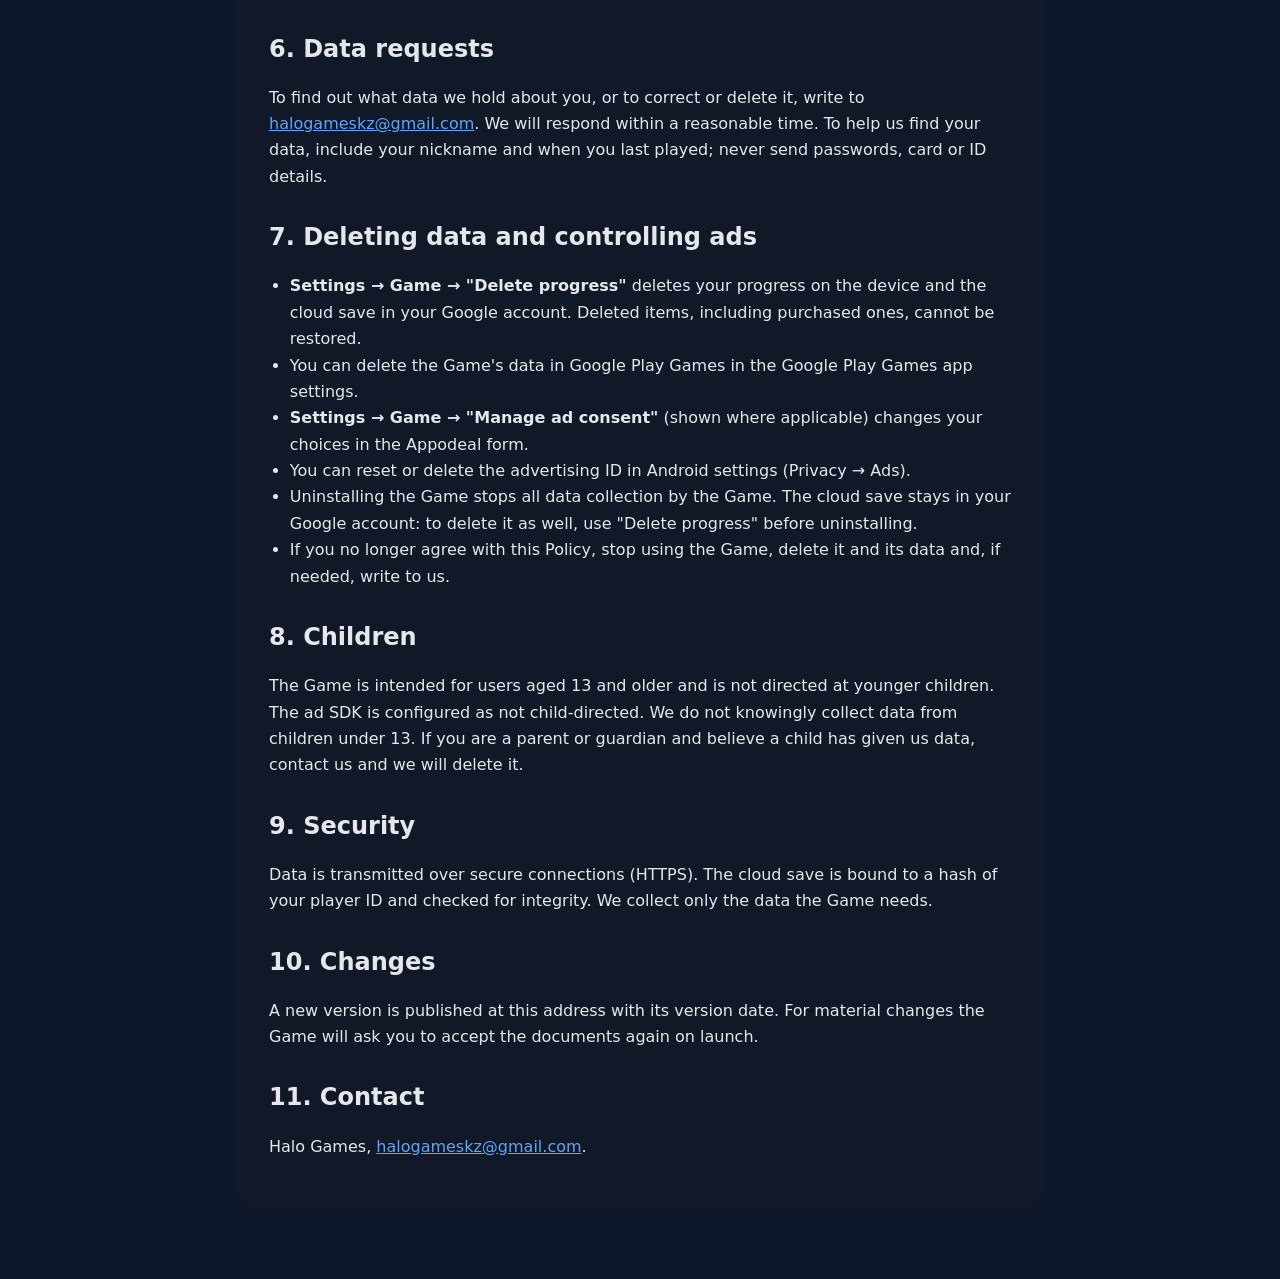
==== commit f6a959c2: "Документы упрощены до требований Google Play: убраны разделы, нужные только для 152-ФЗ и GDPR; добав" ====
--- a/index.html
+++ b/index.html
@@ -16,8 +16,8 @@
   <p class="meta"><strong>Version date:</strong> November 22, 2026 (documents version 1)<br><strong>Operator:</strong> Halo Games<br><strong>App:</strong> Highway Racing (Android package <code>com.halogames.highwayracing</code>)<br><strong>Related document:</strong> <a href="terms.html">Terms of Use</a></p>
 
   <h2>1. General</h2>
-  <p>1.1. This Policy explains what data is processed when you use the game Highway Racing (the "Game"), why, who receives it and how you can control it. It is written with regard to Russian Federal Law No. 152-FZ "On Personal Data".</p>
-  <p>1.2. The operator of the data processed by the Game itself is Halo Games ("we"). Contact: <a href="mailto:halogameskz@gmail.com">halogameskz@gmail.com</a>.</p>
+  <p>1.1. This Policy explains what data is processed when you use the game Highway Racing (the "Game"), why, who receives it and how you can control it.</p>
+  <p>1.2. The Game is developed by Halo Games ("we"). Contact: <a href="mailto:halogameskz@gmail.com">halogameskz@gmail.com</a>.</p>
   <p>1.3. On first launch the Game asks you to confirm that you accept the Terms of Use and this Policy and to tap "Accept". The Game does not start without it. If you do not agree with this Policy, do not use the Game.</p>
   <p>1.4. The Game has no account registration of its own: we do not ask for your name, phone number, email, identity documents or payment details. You sign in with your Google Play Games account.</p>
   <p>1.5. This Policy is published in Russian and English. If the texts differ, the Russian version prevails.</p>
@@ -45,16 +45,15 @@
   <p>Google Play may provide us with aggregated crash and performance statistics (Android vitals) that do not identify individual players.</p>
   <p>The Game does not request access to your contacts, camera, microphone, files or precise location.</p>
 
-  <h2>3. Purposes and legal bases</h2>
-  <table>
-    <tr><th>Purpose</th><th>Data</th><th>Basis</th></tr>
-    <tr><td>Running the Game, saving and restoring progress, achievements and leaderboards</td><td>2.1, 2.4, 2.5</td><td>performance of the Terms of Use</td></tr>
-    <tr><td>Delivering and restoring purchases</td><td>2.2</td><td>performance of the Terms of Use; legal record-keeping</td></tr>
-    <tr><td>Showing ads and rewarded videos, ad measurement</td><td>2.3</td><td>your consent; where required, separate consent in the Appodeal form</td></tr>
-    <tr><td>Preventing fraud and abuse, fixing errors</td><td>2.1–2.3, 2.7</td><td>performance of the Terms and our legitimate interests</td></tr>
-    <tr><td>Answering requests</td><td>2.6</td><td>your request</td></tr>
-  </table>
-  <p>We do not sell data and do not make decisions with legal effects on you based solely on automated processing.</p>
+  <h2>3. How data is used</h2>
+  <ul>
+    <li>running the Game, saving and restoring progress, achievements and leaderboards (2.1, 2.4, 2.5);</li>
+    <li>delivering and restoring purchases (2.2);</li>
+    <li>showing ads and rewarded videos, ad measurement (2.3);</li>
+    <li>preventing fraud and abuse, fixing errors (2.1–2.3, 2.7);</li>
+    <li>answering requests (2.6).</li>
+  </ul>
+  <p>We do not sell data. The Game does not use artificial intelligence (AI) technologies to process your data.</p>
 
   <h2>4. Who receives data</h2>
   <p>Data goes only to partners the Game cannot work without. Each processes it under its own policy:</p>
@@ -64,12 +63,15 @@
     <li>AppLovin: <a href="https://legal.applovin.com/privacy/">AppLovin Privacy Policy</a>; BidMachine: <a href="https://www.bidmachine.com/privacy-policy">BidMachine Privacy Policy</a>;</li>
     <li>Cloudflare — delivery of game settings: <a href="https://www.cloudflare.com/privacypolicy/">Cloudflare Privacy Policy</a>.</li>
   </ul>
-  <p>Authorized ad sellers are listed in <a href="https://monstih.github.io/app-ads.txt">app-ads.txt</a>. We also disclose data to public authorities when the law requires it.</p>
+  <p>Authorized ad sellers are listed in <a href="https://monstih.github.io/app-ads.txt">app-ads.txt</a>.</p>
+  <p>We also disclose data:</p>
+  <ul>
+    <li>when the law requires it, for example to comply with a court order or a request from a public authority;</li>
+    <li>when it is necessary to protect our rights, your safety or the safety of other players, or to investigate fraud;</li>
+    <li>to contractors working on our behalf: they use the data only for that work and follow this Policy.</li>
+  </ul>
 
-  <h2>5. International transfers</h2>
-  <p>These partners' servers are located outside the Russian Federation, including in the USA and the European Union. By accepting this Policy you agree to the transfer of the data in section 2 to these partners for the purposes in section 3. The partners apply their own safeguards, including encryption in transit.</p>
-
-  <h2>6. Retention</h2>
+  <h2>5. Retention</h2>
   <ul>
     <li>cloud save — in your Google account until you or Google delete it;</li>
     <li>data on your device — until you delete the Game or its data;</li>
@@ -78,28 +80,29 @@
     <li>advertising data — according to the ad partners' retention periods (see their policies).</li>
   </ul>
 
-  <h2>7. Your rights</h2>
-  <p>You may ask for information about the processing of your data, request its correction, blocking or deletion, withdraw your consent, and complain to the Russian data protection authority (Roskomnadzor) or a court; depending on where you live, you may have similar rights under local law. Write to <a href="mailto:halogameskz@gmail.com">halogameskz@gmail.com</a>. We answer within 10 working days, extendable by up to 5 working days with an explanation. To help us find your data, include your nickname and when you last played; never send passwords, card or ID details.</p>
+  <h2>6. Data requests</h2>
+  <p>To find out what data we hold about you, or to correct or delete it, write to <a href="mailto:halogameskz@gmail.com">halogameskz@gmail.com</a>. We will respond within a reasonable time. To help us find your data, include your nickname and when you last played; never send passwords, card or ID details.</p>
 
-  <h2>8. Deleting data and controlling ads</h2>
+  <h2>7. Deleting data and controlling ads</h2>
   <ul>
     <li><strong>Settings → Game → "Delete progress"</strong> deletes your progress on the device and the cloud save in your Google account. Deleted items, including purchased ones, cannot be restored.</li>
     <li>You can delete the Game's data in Google Play Games in the Google Play Games app settings.</li>
     <li><strong>Settings → Game → "Manage ad consent"</strong> (shown where applicable) changes your choices in the Appodeal form.</li>
     <li>You can reset or delete the advertising ID in Android settings (Privacy → Ads).</li>
-    <li>Withdrawing your consent to this Policy means you stop using the Game: delete the Game and its data and, if needed, write to us.</li>
+    <li>Uninstalling the Game stops all data collection by the Game. The cloud save stays in your Google account: to delete it as well, use "Delete progress" before uninstalling.</li>
+    <li>If you no longer agree with this Policy, stop using the Game, delete it and its data and, if needed, write to us.</li>
   </ul>
 
-  <h2>9. Children</h2>
-  <p>The Game is intended for users aged 13 and older and is not directed at younger children. The ad SDK is configured as not child-directed. Users under 14 may play only with the consent of a parent or legal guardian, and minors make purchases with their parents' consent. If you believe a child has given us data, contact us and we will delete it.</p>
+  <h2>8. Children</h2>
+  <p>The Game is intended for users aged 13 and older and is not directed at younger children. The ad SDK is configured as not child-directed. We do not knowingly collect data from children under 13. If you are a parent or guardian and believe a child has given us data, contact us and we will delete it.</p>
 
-  <h2>10. Security</h2>
+  <h2>9. Security</h2>
   <p>Data is transmitted over secure connections (HTTPS). The cloud save is bound to a hash of your player ID and checked for integrity. We collect only the data the Game needs.</p>
 
-  <h2>11. Changes</h2>
+  <h2>10. Changes</h2>
   <p>A new version is published at this address with its version date. For material changes the Game will ask you to accept the documents again on launch.</p>
 
-  <h2>12. Contact</h2>
+  <h2>11. Contact</h2>
   <p>Halo Games, <a href="mailto:halogameskz@gmail.com">halogameskz@gmail.com</a>.</p>
 </article></main>
 </body>
